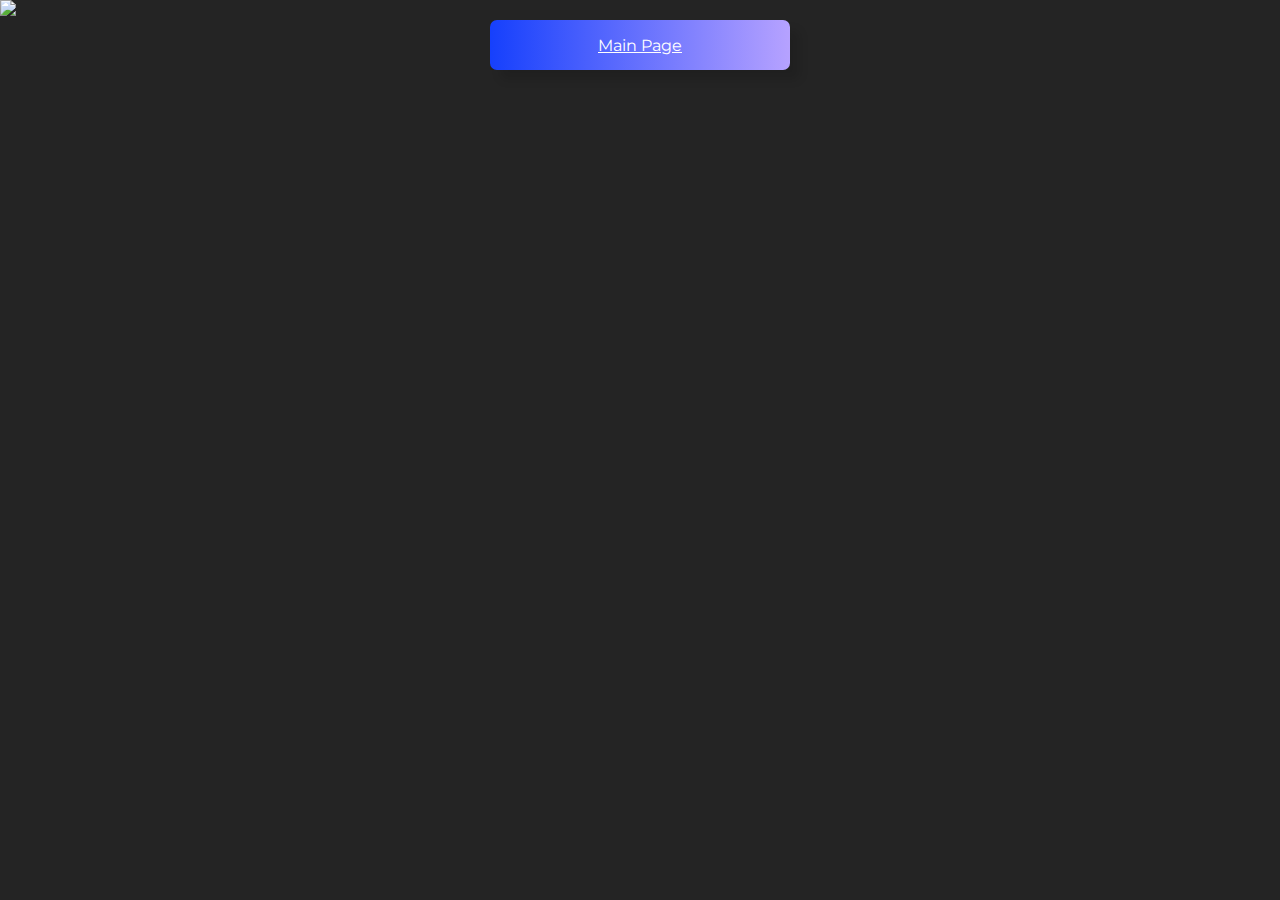
==== baguio.html @ 390d11c6 "Add files via upload" ====
<!DOCTYPE html>
<html lang="en">
    <head>
        <link rel="preconnect" href="https://fonts.googleapis.com">
        <link rel="preconnect" href="https://fonts.gstatic.com" crossorigin>
        <link href="https://fonts.googleapis.com/css2?family=Montserrat:wght@400;600&display=swap" rel="stylesheet">
    </head>

    <style>

        body {
            font-family: Montserrat, Arial;
            background-color: rgb(36, 36, 36);
            margin: 0;
        }

        img {
            width: 100%;
        }

        .index-html {
            color: red;
            font-family: Montserrat;
        }

        .container {
            display: flex;
            justify-content: center;
            align-items: center;
            width: 100%;
            flex-direction: column;
        }

        .frej-html {
            box-shadow: 10px 10px 10px rgba(0, 0, 0, 0.12);
            height: 50px;
            width: 300px;
            display: flex;
            justify-content: center;
            align-items: center;
            background: linear-gradient(to right, #1640fc, #b6a2ff);
            color: white;
            border-radius: 7px;
        }
    </style>

    <body>
        <img src="Frejerico Website/Baguio/IMG_9986.jpg">
        <div class="container">
            <a class="frej-html" href="frej.html">Main Page</a>
        </div>
    </body>
</html>
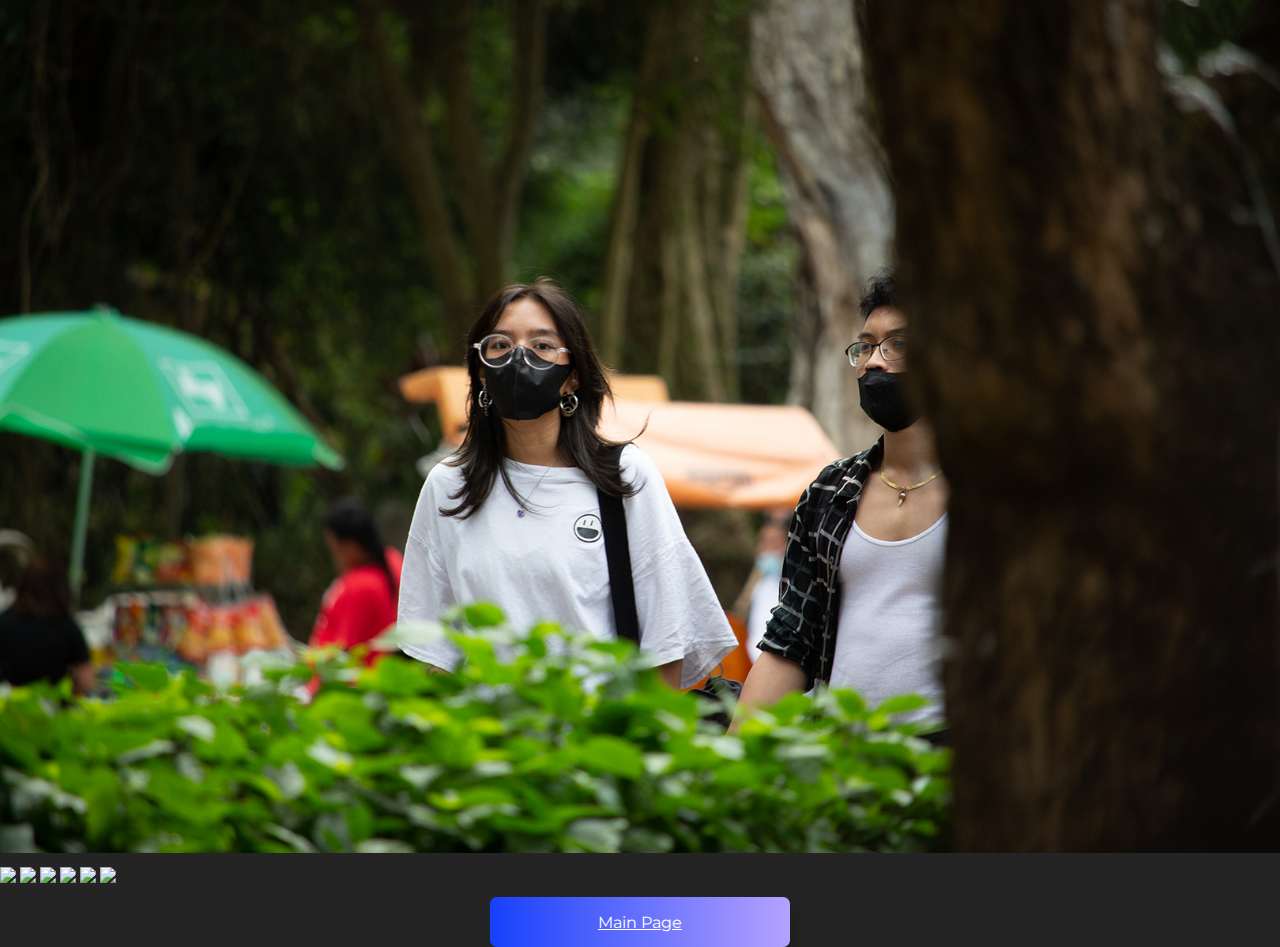
==== commit 9898341b: "Update baguio.html" ====
--- a/baguio.html
+++ b/baguio.html
@@ -16,6 +16,7 @@
 
         img {
             width: 100%;
+            margin-bottom: 10px;
         }
 
         .index-html {
@@ -46,8 +47,14 @@
 
     <body>
         <img src="Frejerico Website/Baguio/IMG_9986.jpg">
+        <img src="Frejerico Website/Baguio/IMG_9981.jpg">
+        <img src="Frejerico Website/Baguio/IMG_9997.jpg">
+        <img src="Frejerico Website/Baguio/IMG_9927.jpg">
+        <img src="Frejerico Website/Baguio/IMG_9398.jpg">
+        <img src="Frejerico Website/Baguio/Baguio-9972.jpg">
+        <img src="Frejerico Website/Baguio/IMG_0019.jpg">
         <div class="container">
             <a class="frej-html" href="frej.html">Main Page</a>
         </div>
     </body>
-</html>+</html>
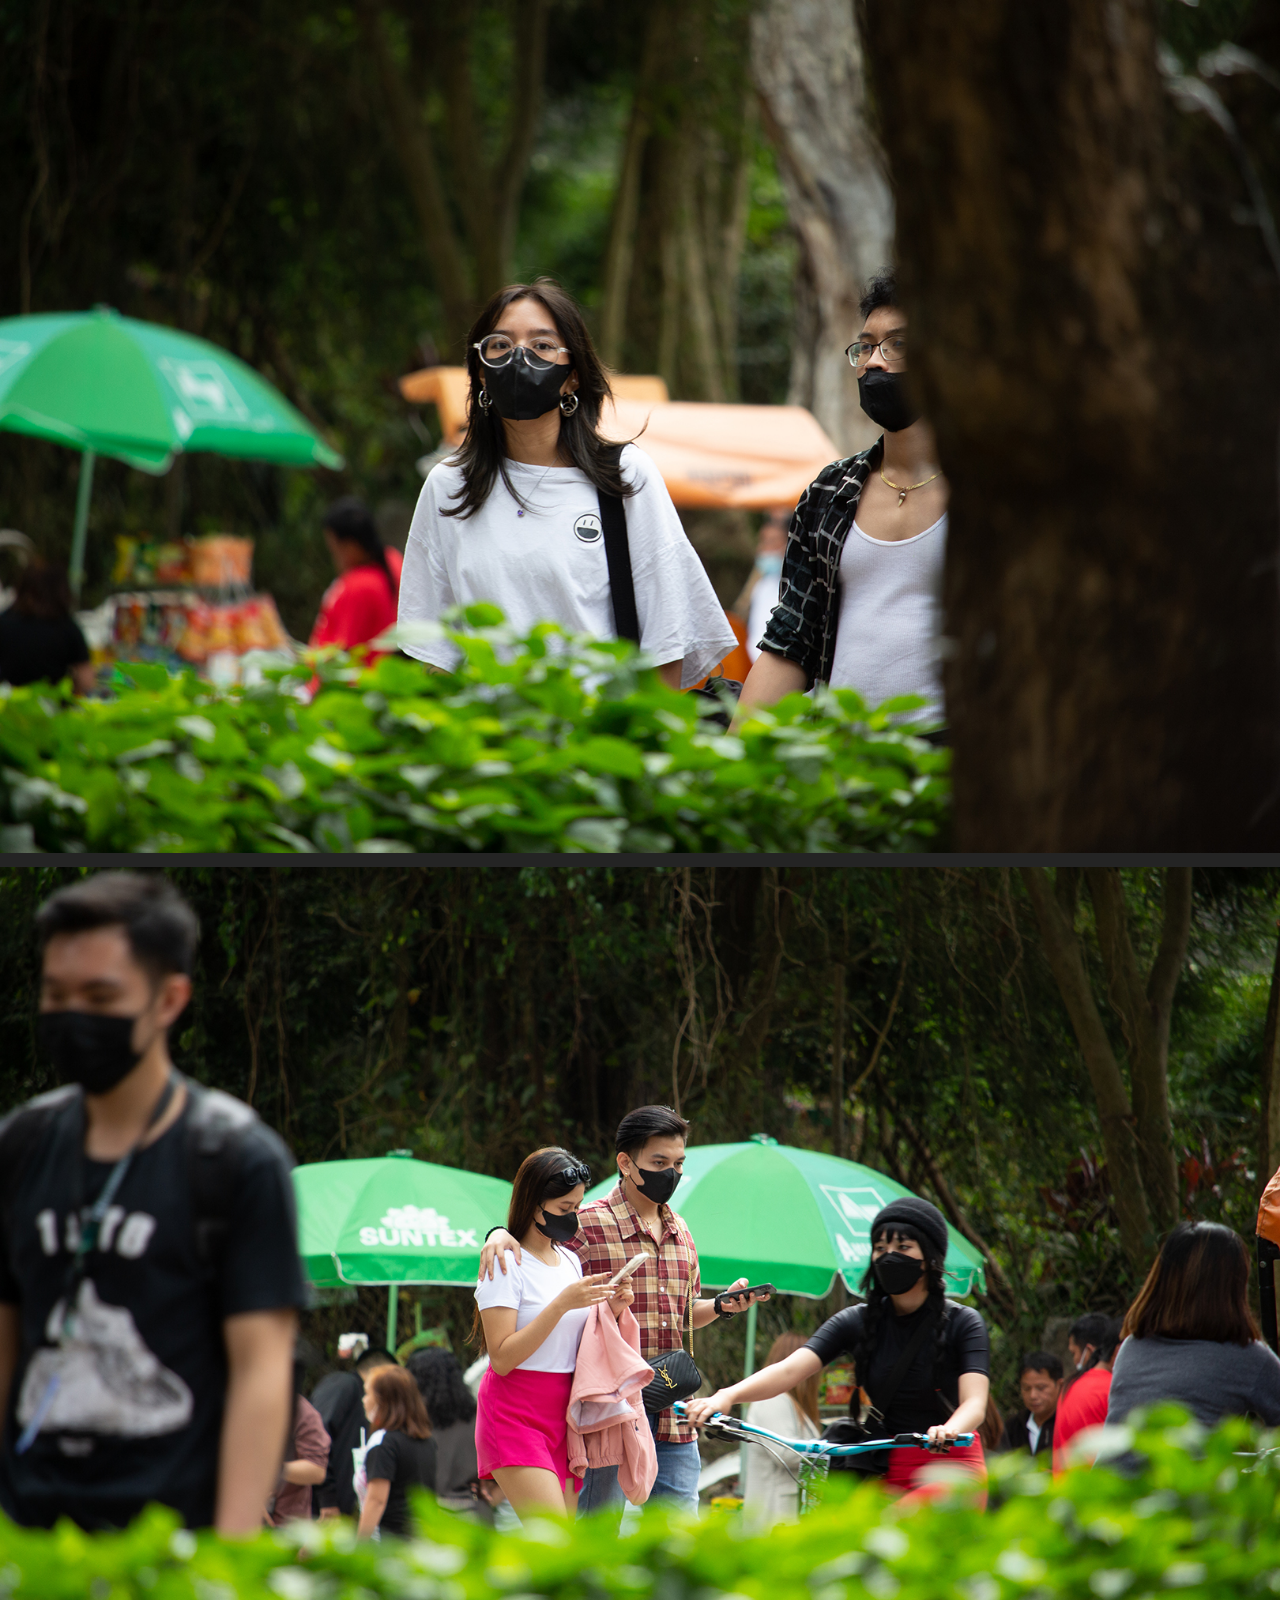
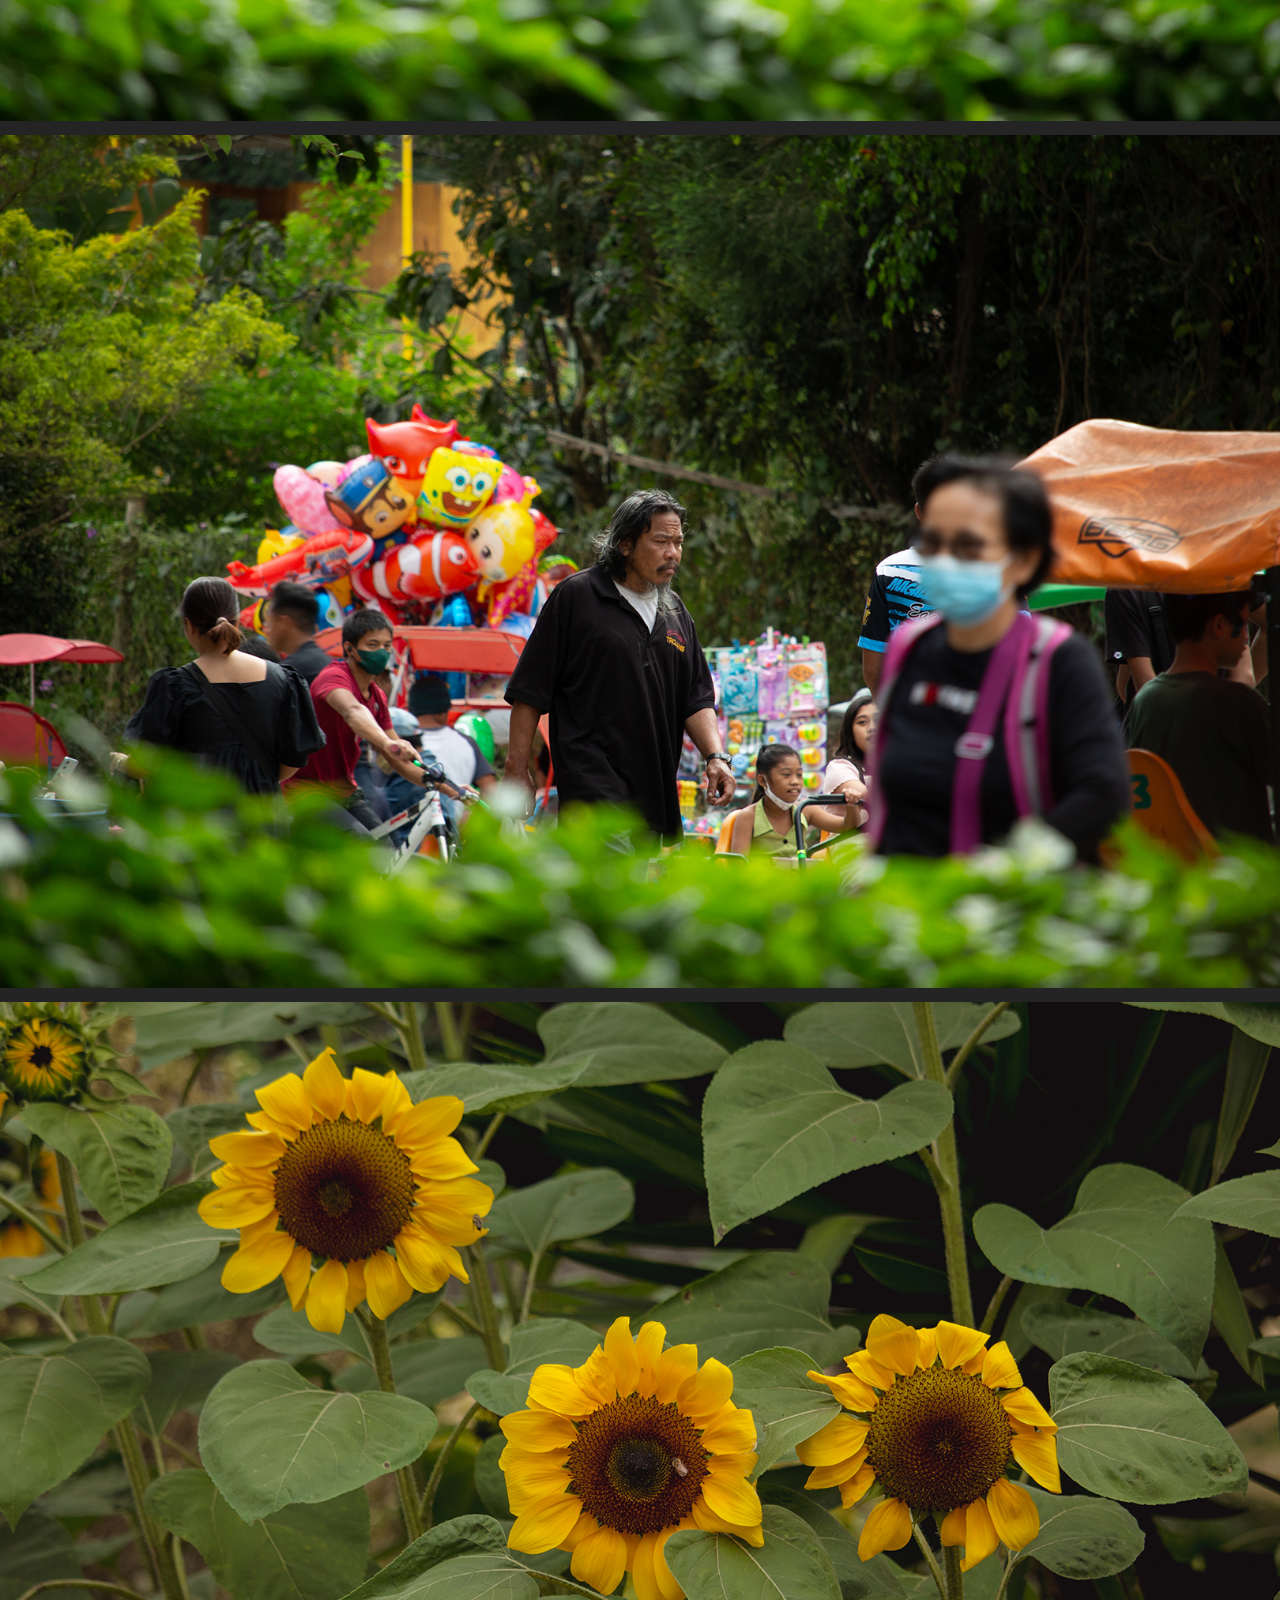
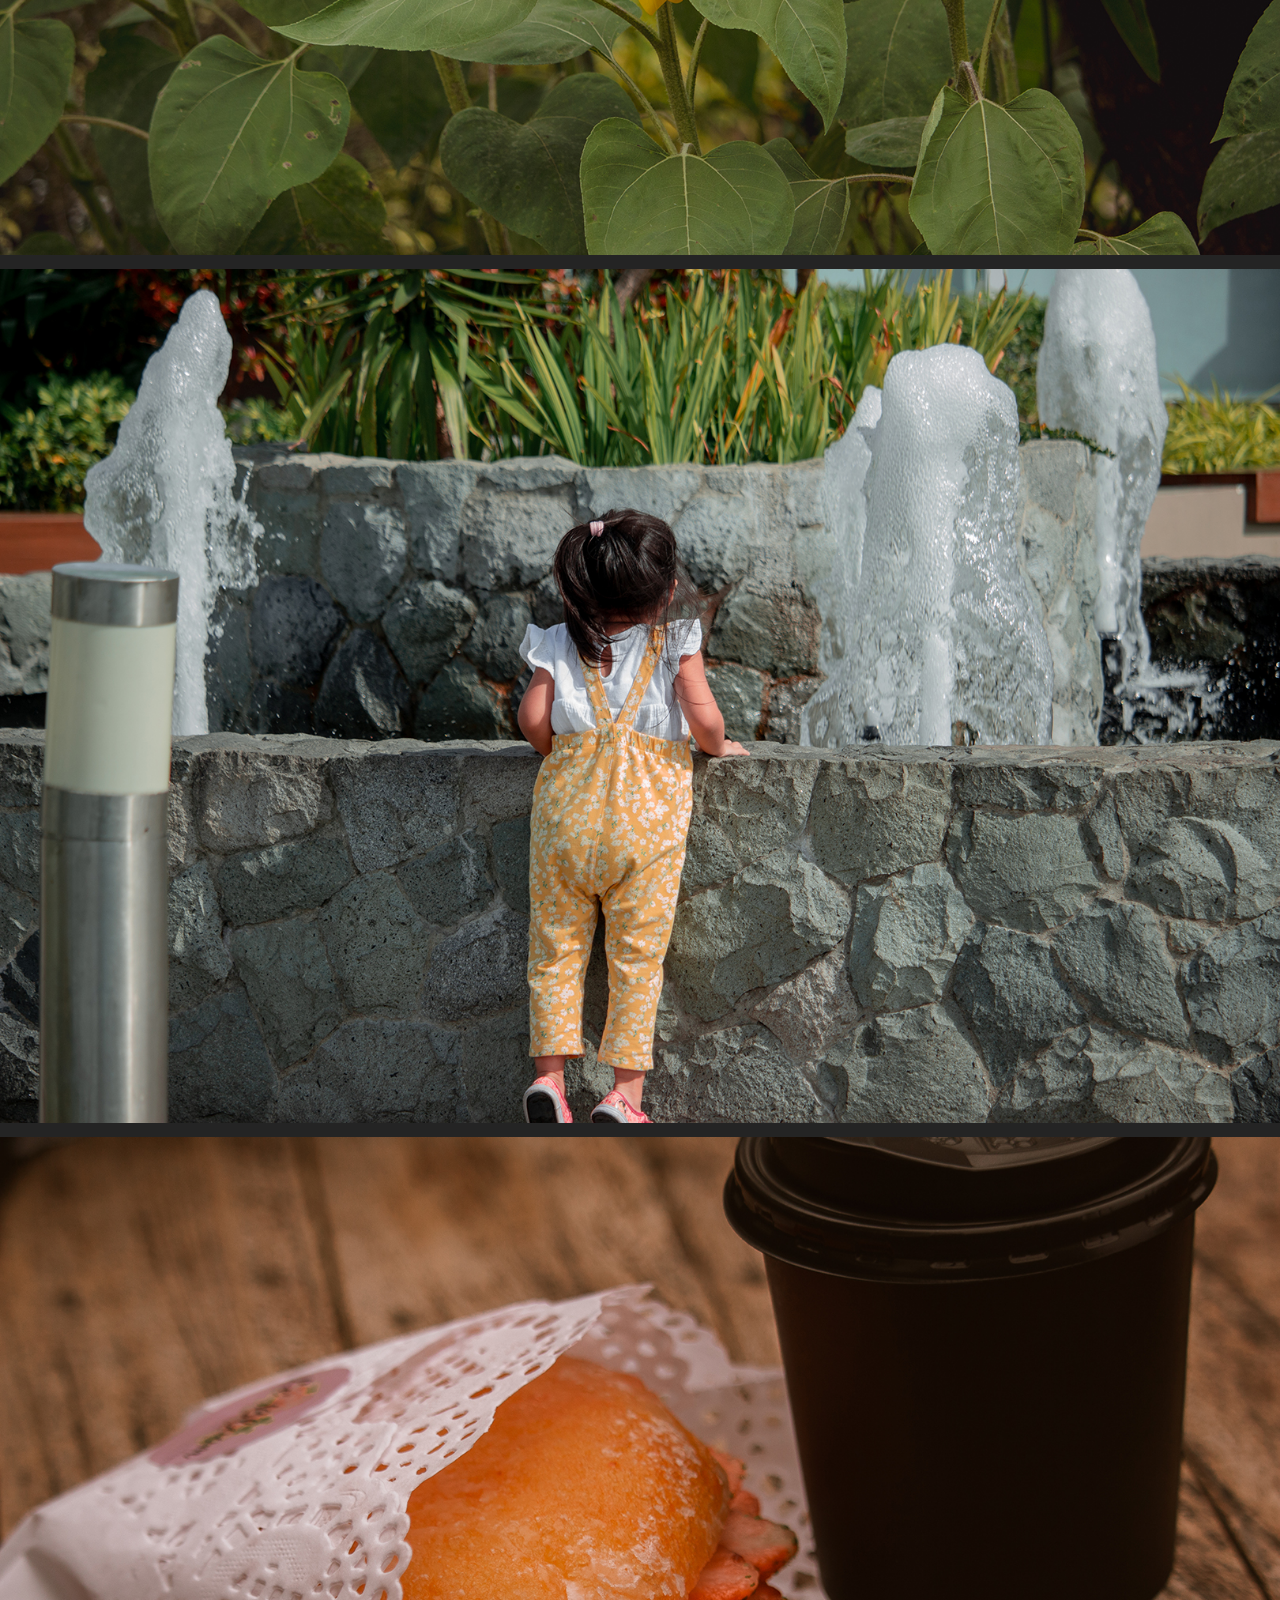
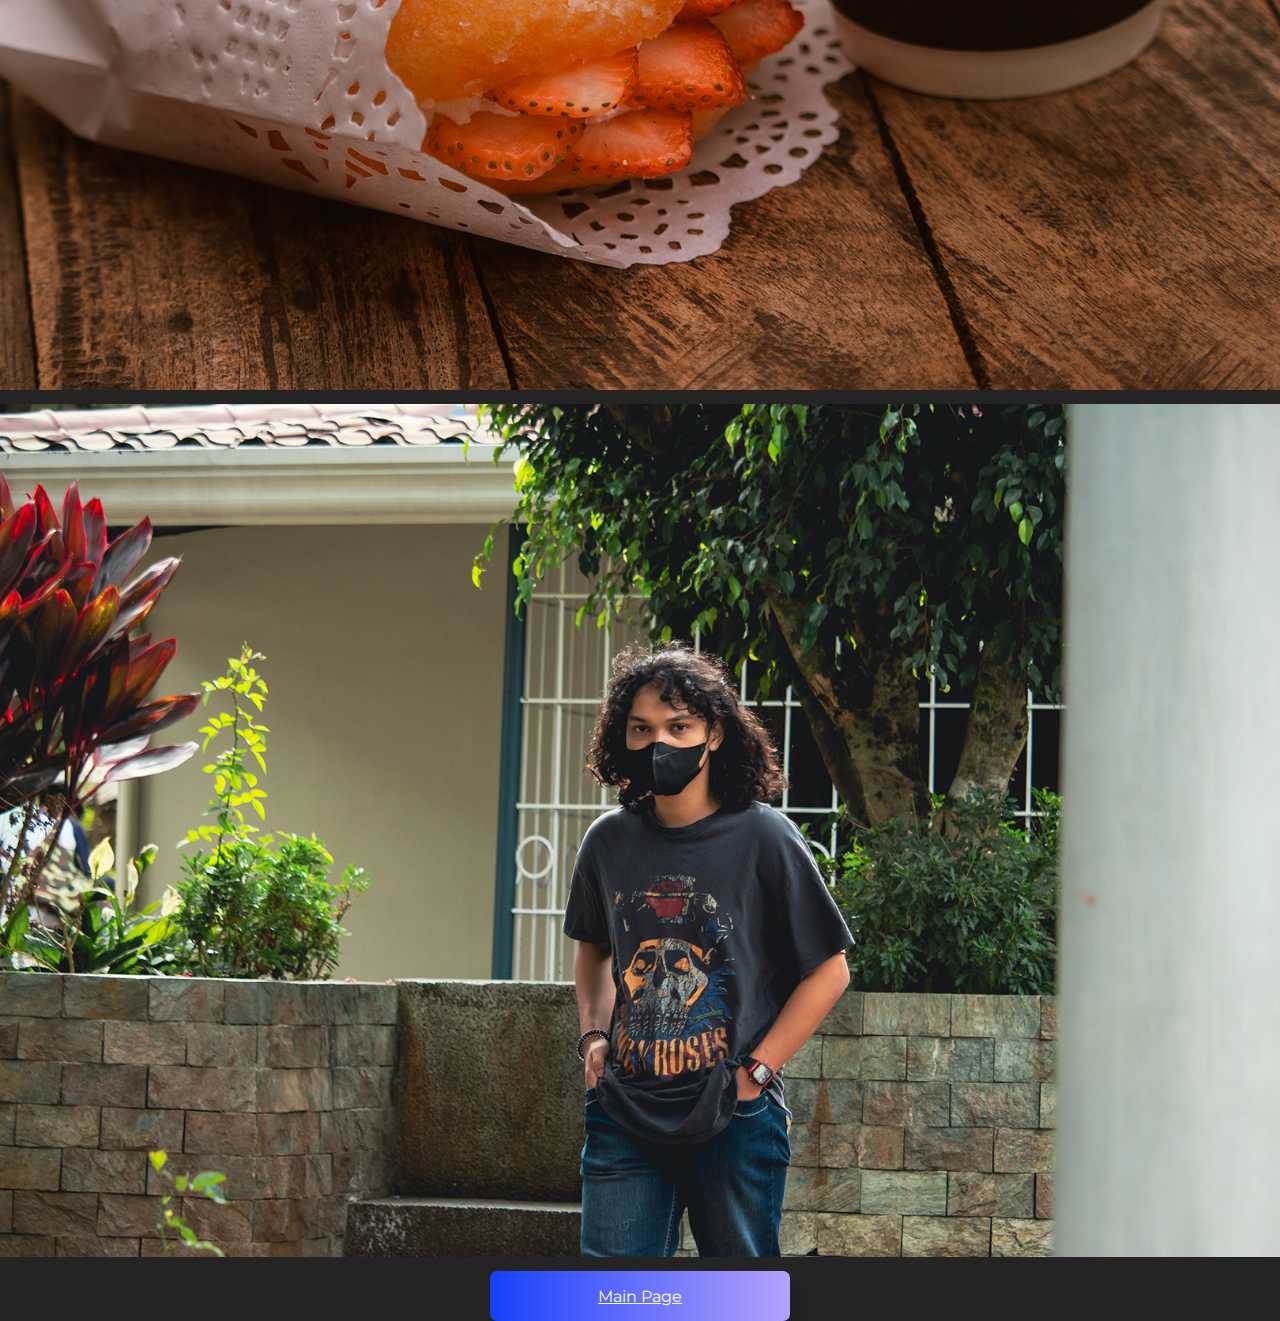
==== commit 8c4d9bf9: "Update baguio.html" ====
--- a/baguio.html
+++ b/baguio.html
@@ -54,7 +54,7 @@
         <img src="Frejerico Website/Baguio/Baguio-9972.jpg">
         <img src="Frejerico Website/Baguio/IMG_0019.jpg">
         <div class="container">
-            <a class="frej-html" href="frej.html">Main Page</a>
+            <a class="frej-html" href="index.html">Main Page</a>
         </div>
     </body>
 </html>
